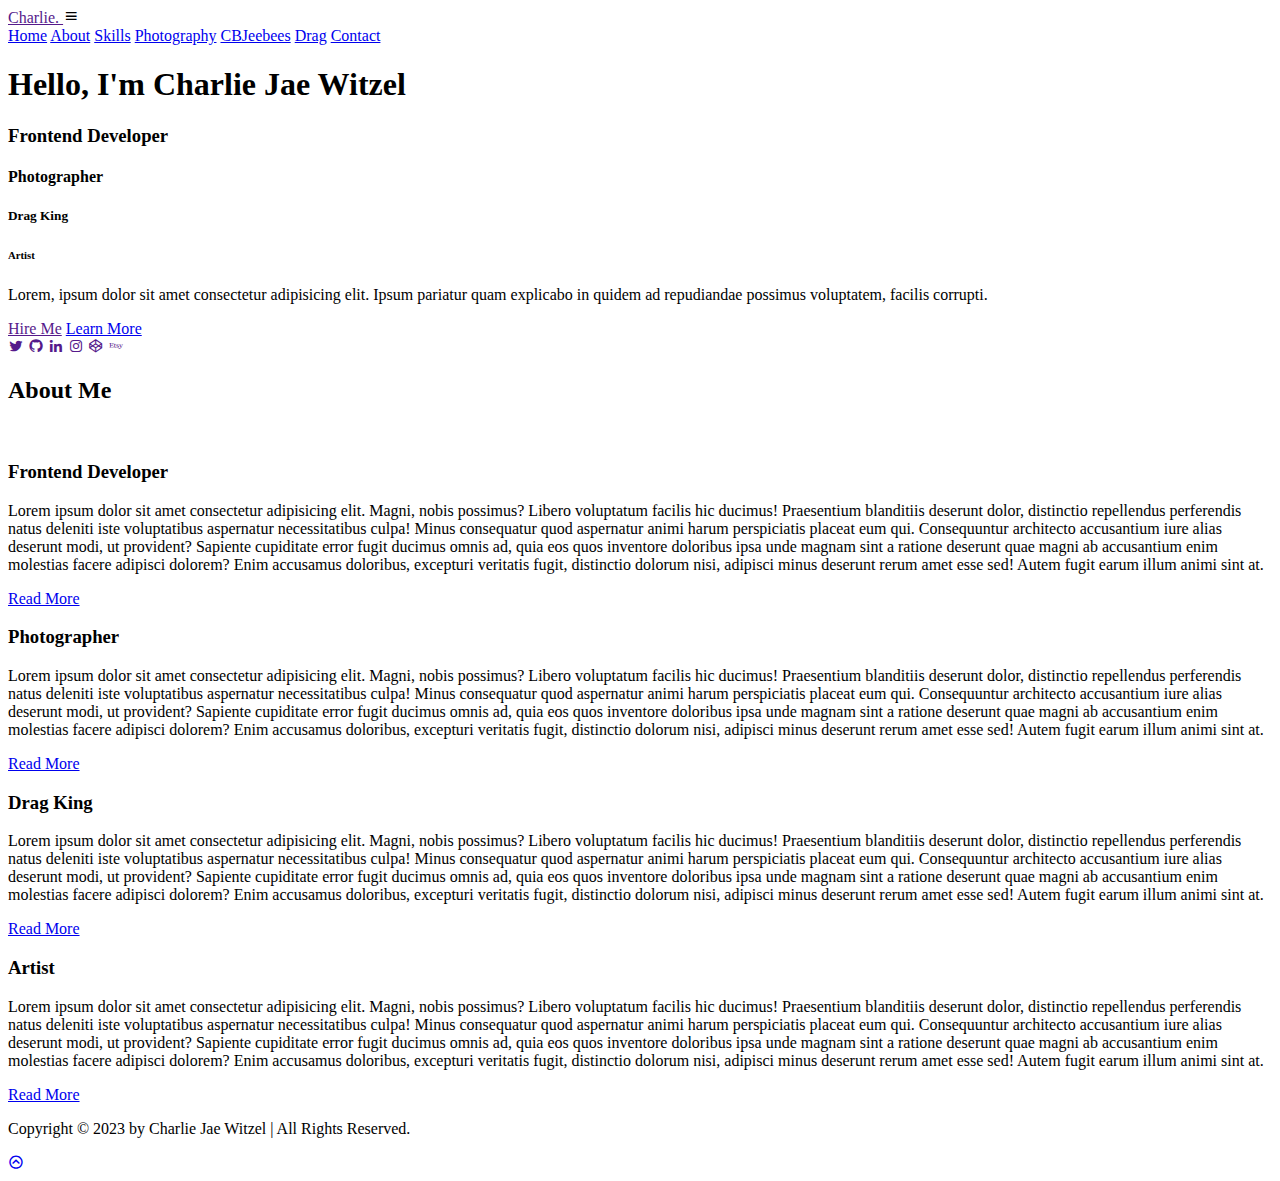
==== about.html @ d7d893c8 "Update about.html" ====
<!DOCTYPE html>
<html lang="en">
<head>
    <meta charset="UTF-8">
    <meta http-equiv="X-UA-Compatible" content="IE=edge">
    <meta name="viewport" content="width=device-width, initial-scale=1.0">
    <link rel="stylesheet" href="css/about/about.css">

<!--box icons-->
<link href='https://unpkg.com/boxicons@2.1.4/css/boxicons.min.css' rel='stylesheet'>


    <title>About</title>
</head>
<body>
    <header class="header">
        <a href="" class="logo">Charlie. <span class="animate" style="--i:1;"></span></a>

        <div class="bx bx-menu" id="menu-icon"><span class="animate" style="--i:2;"></span></div>

        <nav class="navbar">
            <a href="/index.html">Home</a>
            <a href="/about.html" >About</a>
            <a href="/skills.html">Skills</a>
            <a href="/photography.html">Photography</a>
            <a href="/store.html">CBJeebees</a>
            <a href="/drag.html">Drag</a>
            <a href="/contact.html">Contact</a>

            <span class="active-nav"></span>
            <span class="animate" style="--i:2;"></span>
        </nav>
        
    </header>
    
    <section class="home" id="home">
        <div class="home-content">
            <h1>Hello, I'm <span>Charlie Jae Witzel</span></h1>
            <div class="text-animate">
                <h3>Frontend Developer</h3>
                <h4>Photographer</h4>
                <h5>Drag King</h5>
                <h6>Artist</h6>
            </div>
            <p>Lorem, ipsum dolor sit amet consectetur adipisicing elit. Ipsum pariatur quam explicabo in quidem ad repudiandae possimus voluptatem, facilis corrupti.</p>
            
            <div class="btn-box">
                <a href="" class="btn">Hire Me</a>
                <a href="#about" class="btn">Learn More</a>
            </div>
        </div>

        <div class="home-sci">
            <a href=""><i class='bx bxl-twitter' ></i></a>
            <a href=""><i class='bx bxl-github'></i></a>
            <a href=""><i class='bx bxl-linkedin' ></i></a>
            <a href=""><i class='bx bxl-instagram' ></i></a>
            <a href=""><i class='bx bxl-codepen' ></i></a>
            <a href=""><i class='bx bxl-etsy' ></i></a>
        </div>

        <div class="imghover"></div>
    </section>
    <section class="about" id="about">
        <h2 class="heading">About <span>Me</span></h2>
        <div class="about-img">
            <img src="/css/media/me.jpg" alt="">
            <span class="circle-spin"></span>
        </div>
        <div class="about-content">
            <h3>Frontend Developer</h3>
            <p>Lorem ipsum dolor sit amet consectetur adipisicing elit. Magni, nobis possimus? Libero voluptatum facilis hic ducimus! Praesentium blanditiis deserunt dolor, distinctio repellendus perferendis natus deleniti iste voluptatibus aspernatur necessitatibus culpa! Minus consequatur quod aspernatur animi harum perspiciatis placeat eum qui. Consequuntur architecto accusantium iure alias deserunt modi, ut provident? Sapiente cupiditate error fugit ducimus omnis ad, quia eos quos inventore doloribus ipsa unde magnam sint a ratione deserunt quae magni ab accusantium enim molestias facere adipisci dolorem? Enim accusamus doloribus, excepturi veritatis fugit, distinctio dolorum nisi, adipisci minus deserunt rerum amet esse sed! Autem fugit earum illum animi sint at.</p>
            <div class="btn-box btns">
                <a href="/skills.html" class="btn">Read More</a>
            </div>
            <h3>Photographer</h3>
            <p>Lorem ipsum dolor sit amet consectetur adipisicing elit. Magni, nobis possimus? Libero voluptatum facilis hic ducimus! Praesentium blanditiis deserunt dolor, distinctio repellendus perferendis natus deleniti iste voluptatibus aspernatur necessitatibus culpa! Minus consequatur quod aspernatur animi harum perspiciatis placeat eum qui. Consequuntur architecto accusantium iure alias deserunt modi, ut provident? Sapiente cupiditate error fugit ducimus omnis ad, quia eos quos inventore doloribus ipsa unde magnam sint a ratione deserunt quae magni ab accusantium enim molestias facere adipisci dolorem? Enim accusamus doloribus, excepturi veritatis fugit, distinctio dolorum nisi, adipisci minus deserunt rerum amet esse sed! Autem fugit earum illum animi sint at.</p>
            <div class="btn-box btns">
                <a href="/photography.html" class="btn">Read More</a>
            </div>
            <h3>Drag King</h3>
            <p>Lorem ipsum dolor sit amet consectetur adipisicing elit. Magni, nobis possimus? Libero voluptatum facilis hic ducimus! Praesentium blanditiis deserunt dolor, distinctio repellendus perferendis natus deleniti iste voluptatibus aspernatur necessitatibus culpa! Minus consequatur quod aspernatur animi harum perspiciatis placeat eum qui. Consequuntur architecto accusantium iure alias deserunt modi, ut provident? Sapiente cupiditate error fugit ducimus omnis ad, quia eos quos inventore doloribus ipsa unde magnam sint a ratione deserunt quae magni ab accusantium enim molestias facere adipisci dolorem? Enim accusamus doloribus, excepturi veritatis fugit, distinctio dolorum nisi, adipisci minus deserunt rerum amet esse sed! Autem fugit earum illum animi sint at.</p>
            <div class="btn-box btns">
                <a href="/drag.html" class="btn">Read More</a>
            </div>
            <h3>Artist</h3>
            <p>Lorem ipsum dolor sit amet consectetur adipisicing elit. Magni, nobis possimus? Libero voluptatum facilis hic ducimus! Praesentium blanditiis deserunt dolor, distinctio repellendus perferendis natus deleniti iste voluptatibus aspernatur necessitatibus culpa! Minus consequatur quod aspernatur animi harum perspiciatis placeat eum qui. Consequuntur architecto accusantium iure alias deserunt modi, ut provident? Sapiente cupiditate error fugit ducimus omnis ad, quia eos quos inventore doloribus ipsa unde magnam sint a ratione deserunt quae magni ab accusantium enim molestias facere adipisci dolorem? Enim accusamus doloribus, excepturi veritatis fugit, distinctio dolorum nisi, adipisci minus deserunt rerum amet esse sed! Autem fugit earum illum animi sint at.</p>
            <div class="btn-box btns">
                <a href="/store.html" class="btn">Read More</a>
            </div>
        </div>
    </section>

    <footer class="footer">
        <div class="footer-text">
            <p>Copyright &copy; 2023 by Charlie Jae Witzel | All Rights Reserved. </p>
        </div>
        <div class="footer-iconTop">
            <a href="#home"><i class='bx bx-chevron-up-circle' ></i></a>
        </div>
    </footer>
    
    <script src="/javascript/about.js"></script>
</body>
</html>
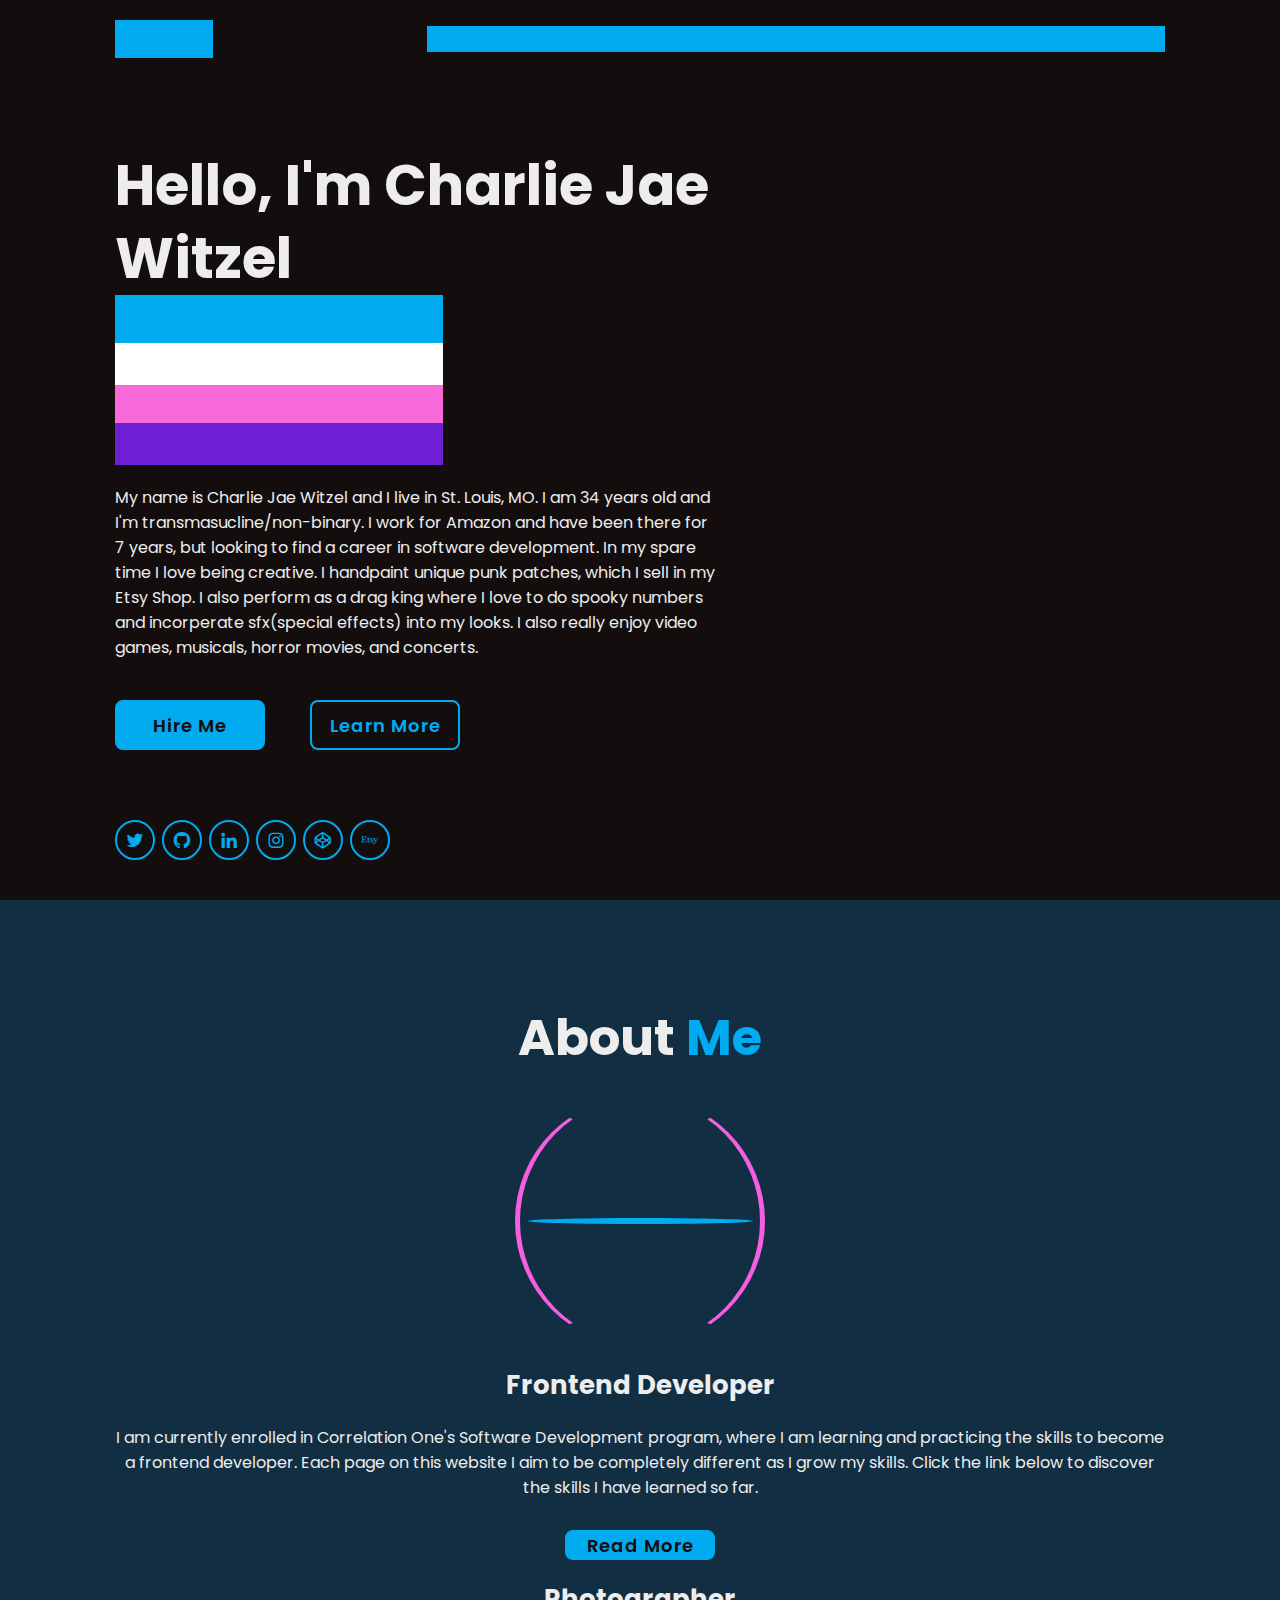
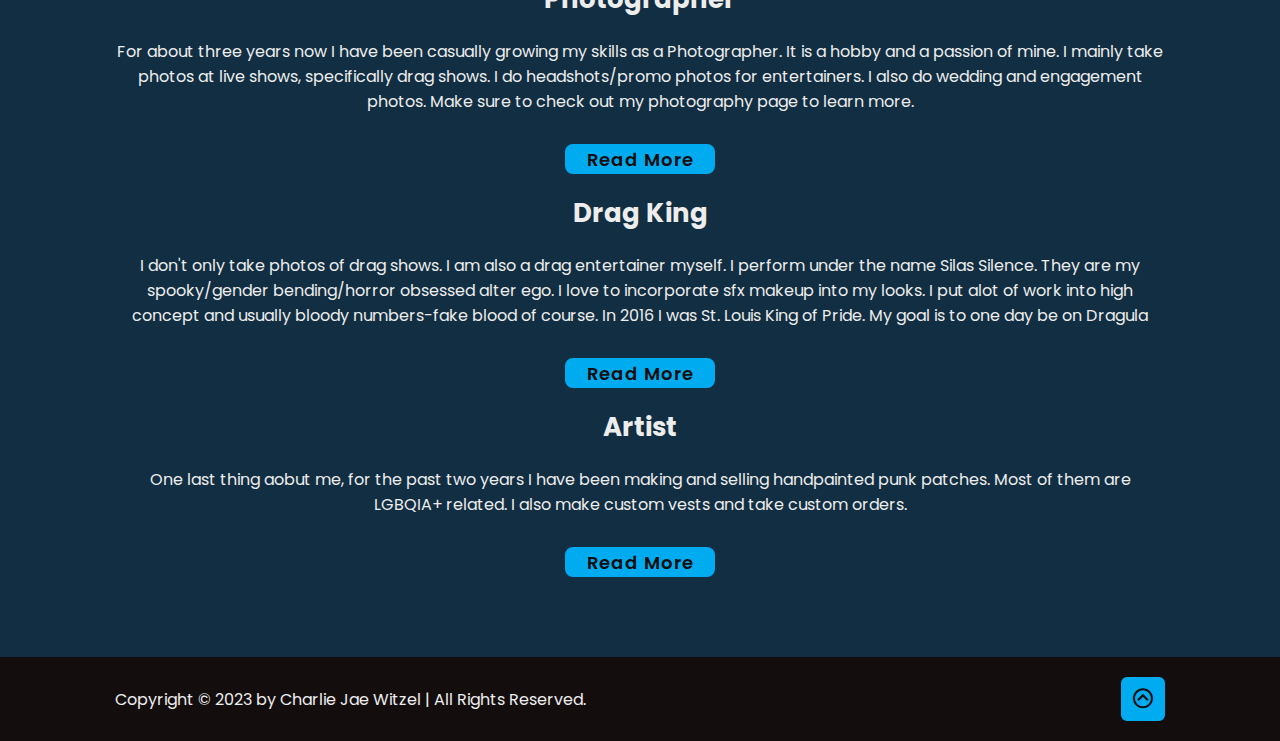
==== commit ec16ff26: "added text to all sections in the about page" ====
--- a/about.html
+++ b/about.html
@@ -4,7 +4,7 @@
     <meta charset="UTF-8">
     <meta http-equiv="X-UA-Compatible" content="IE=edge">
     <meta name="viewport" content="width=device-width, initial-scale=1.0">
-    <link rel="stylesheet" href="css/about/about.css">
+    <link rel="stylesheet" type="text/css" href="css/about/about.css">
 
 <!--box icons-->
 <link href='https://unpkg.com/boxicons@2.1.4/css/boxicons.min.css' rel='stylesheet'>
@@ -19,13 +19,13 @@
         <div class="bx bx-menu" id="menu-icon"><span class="animate" style="--i:2;"></span></div>
 
         <nav class="navbar">
-            <a href="/index.html">Home</a>
-            <a href="/about.html" >About</a>
-            <a href="/skills.html">Skills</a>
-            <a href="/photography.html">Photography</a>
-            <a href="/store.html">CBJeebees</a>
-            <a href="/drag.html">Drag</a>
-            <a href="/contact.html">Contact</a>
+            <a href="./index.html">Home</a>
+            <a href="./about.html" >About</a>
+            <a href="./skills.html">Skills</a>
+            <a href="./photography.html">Photography</a>
+            <a href="./store.html">CBJeebees</a>
+            <a href="./drag.html">Drag</a>
+            <a href="./contact.html">Contact</a>
 
             <span class="active-nav"></span>
             <span class="animate" style="--i:2;"></span>
@@ -42,7 +42,9 @@
                 <h5>Drag King</h5>
                 <h6>Artist</h6>
             </div>
-            <p>Lorem, ipsum dolor sit amet consectetur adipisicing elit. Ipsum pariatur quam explicabo in quidem ad repudiandae possimus voluptatem, facilis corrupti.</p>
+            <p>My name is Charlie Jae Witzel and I live in St. Louis, MO. I am 34 years old and I'm transmasucline/non-binary. I work for Amazon and have been there for 7 years, but looking to find a career in software development.
+                In my spare time I love being creative. I handpaint unique punk patches, which I sell in my Etsy Shop. I also perform as a drag king where I love to do spooky numbers and incorperate sfx(special effects) into my looks. I also really enjoy video games, musicals, horror movies, and concerts.
+            </p>
             
             <div class="btn-box">
                 <a href="" class="btn">Hire Me</a>
@@ -64,27 +66,27 @@
     <section class="about" id="about">
         <h2 class="heading">About <span>Me</span></h2>
         <div class="about-img">
-            <img src="/css/media/me.jpg" alt="">
+            <img src="./css/media/me.jpg" alt="">
             <span class="circle-spin"></span>
         </div>
         <div class="about-content">
             <h3>Frontend Developer</h3>
-            <p>Lorem ipsum dolor sit amet consectetur adipisicing elit. Magni, nobis possimus? Libero voluptatum facilis hic ducimus! Praesentium blanditiis deserunt dolor, distinctio repellendus perferendis natus deleniti iste voluptatibus aspernatur necessitatibus culpa! Minus consequatur quod aspernatur animi harum perspiciatis placeat eum qui. Consequuntur architecto accusantium iure alias deserunt modi, ut provident? Sapiente cupiditate error fugit ducimus omnis ad, quia eos quos inventore doloribus ipsa unde magnam sint a ratione deserunt quae magni ab accusantium enim molestias facere adipisci dolorem? Enim accusamus doloribus, excepturi veritatis fugit, distinctio dolorum nisi, adipisci minus deserunt rerum amet esse sed! Autem fugit earum illum animi sint at.</p>
+            <p>I am currently enrolled in Correlation One's Software Development program, where I am learning and practicing the skills to become a frontend developer. Each page on this website I aim to be completely different as I grow my skills. Click the link below to discover the skills I have learned so far.</p>
             <div class="btn-box btns">
                 <a href="/skills.html" class="btn">Read More</a>
             </div>
             <h3>Photographer</h3>
-            <p>Lorem ipsum dolor sit amet consectetur adipisicing elit. Magni, nobis possimus? Libero voluptatum facilis hic ducimus! Praesentium blanditiis deserunt dolor, distinctio repellendus perferendis natus deleniti iste voluptatibus aspernatur necessitatibus culpa! Minus consequatur quod aspernatur animi harum perspiciatis placeat eum qui. Consequuntur architecto accusantium iure alias deserunt modi, ut provident? Sapiente cupiditate error fugit ducimus omnis ad, quia eos quos inventore doloribus ipsa unde magnam sint a ratione deserunt quae magni ab accusantium enim molestias facere adipisci dolorem? Enim accusamus doloribus, excepturi veritatis fugit, distinctio dolorum nisi, adipisci minus deserunt rerum amet esse sed! Autem fugit earum illum animi sint at.</p>
+            <p>For about three years now I have been casually growing my skills as a Photographer. It is a hobby and a passion of mine. I mainly take photos at live shows, specifically drag shows. I do headshots/promo photos for entertainers. I also do wedding and engagement photos. Make sure to check out my photography page to learn more.</p>
             <div class="btn-box btns">
                 <a href="/photography.html" class="btn">Read More</a>
             </div>
             <h3>Drag King</h3>
-            <p>Lorem ipsum dolor sit amet consectetur adipisicing elit. Magni, nobis possimus? Libero voluptatum facilis hic ducimus! Praesentium blanditiis deserunt dolor, distinctio repellendus perferendis natus deleniti iste voluptatibus aspernatur necessitatibus culpa! Minus consequatur quod aspernatur animi harum perspiciatis placeat eum qui. Consequuntur architecto accusantium iure alias deserunt modi, ut provident? Sapiente cupiditate error fugit ducimus omnis ad, quia eos quos inventore doloribus ipsa unde magnam sint a ratione deserunt quae magni ab accusantium enim molestias facere adipisci dolorem? Enim accusamus doloribus, excepturi veritatis fugit, distinctio dolorum nisi, adipisci minus deserunt rerum amet esse sed! Autem fugit earum illum animi sint at.</p>
+            <p>I don't only take photos of drag shows. I am also a drag entertainer myself. I perform under the name Silas Silence. They are my spooky/gender bending/horror obsessed alter ego. I love to incorporate sfx makeup into my looks. I put alot of work into high concept and usually bloody numbers-fake blood of course. In 2016 I was St. Louis King of Pride. My goal is to one day be on Dragula</p>
             <div class="btn-box btns">
                 <a href="/drag.html" class="btn">Read More</a>
             </div>
             <h3>Artist</h3>
-            <p>Lorem ipsum dolor sit amet consectetur adipisicing elit. Magni, nobis possimus? Libero voluptatum facilis hic ducimus! Praesentium blanditiis deserunt dolor, distinctio repellendus perferendis natus deleniti iste voluptatibus aspernatur necessitatibus culpa! Minus consequatur quod aspernatur animi harum perspiciatis placeat eum qui. Consequuntur architecto accusantium iure alias deserunt modi, ut provident? Sapiente cupiditate error fugit ducimus omnis ad, quia eos quos inventore doloribus ipsa unde magnam sint a ratione deserunt quae magni ab accusantium enim molestias facere adipisci dolorem? Enim accusamus doloribus, excepturi veritatis fugit, distinctio dolorum nisi, adipisci minus deserunt rerum amet esse sed! Autem fugit earum illum animi sint at.</p>
+            <p>One last thing aobut me, for the past two years I have been making and selling handpainted punk patches. Most of them are LGBQIA+ related. I also make custom vests and take custom orders.</p>
             <div class="btn-box btns">
                 <a href="/store.html" class="btn">Read More</a>
             </div>
--- a/css/about/about.css
+++ b/css/about/about.css
@@ -0,0 +1,659 @@
+@import url('https://fonts.googleapis.com/css2?family=Bangers&family=Caveat:wght@600&family=Pangolin&family=Permanent+Marker&family=Poppins:wght@300;400;500;600;700;800;900&family=Source+Code+Pro:ital,wght@1,700&display=swap');
+
+* {
+    font-family: 'Poppins', sans-serif;
+    margin: 0;
+    padding: 0;
+    box-sizing: border-box;
+    text-decoration: none;
+    border: none;
+    outline: none;
+    scroll-behavior: smooth;
+
+}
+
+:root {
+    --bg-color: #130d0d;
+    --second-bg-color: #112e42;
+    --text-color: #ededed;
+    --main-color: #00abf0;
+}
+
+html {
+    font-size: 62.5%;
+    overflow-x: hidden;
+}
+
+body{
+    background: var(--bg-color);
+    color: var(--text-color);
+}
+
+.header {
+    position: fixed;
+    top: 0;
+    left: 0;
+    width: 100%;
+    padding: 2rem 9%;
+    background: transparent;
+    display: flex;
+    justify-content: space-between;
+    align-items: center;
+    z-index: 100;
+    transition: .3s;
+}
+
+.header.sticky {
+    background: var(--bg-color);
+}
+
+.logo {
+    position: relative;
+    font-size: 2.5rem;
+    color: var(--text-color);
+    font-weight: 600;
+}
+
+.navbar{
+    position: relative;
+}
+
+.navbar a{
+    font-size: 1.7rem;
+    color: var(--text-color);
+    font-weight: 500;
+    margin-left: 3.5rem;
+    transition: .3s;
+}
+
+.navbar a:hover,
+.navbar a.active {
+    color: var(--main-color);
+}
+
+#menu-icon{
+    position: relative;
+   font-size: 3.6rem;
+   color: var(--text-color);
+    cursor: pointer;
+    display: none;
+}
+
+section{
+    min-height: 100vh;
+    padding: 10rem 9% 2rem;
+}
+
+.home {
+    display: flex;
+    align-items: center;
+    padding: 0 9%;
+    background: url(../media/me2.jpg) no-repeat;
+    background-size: cover;
+    background-position: center;
+}
+
+.home-content{
+    max-width: 60rem;
+    z-index: 99;
+}
+
+.home-content h1 {
+    font-size: 5.6rem;
+    font-weight: 700;
+    line-height: 1.3;
+}
+
+.home-content h1 span{
+    color: var(--text-color);
+}
+
+.home-content .text-animate{
+    position: relative;
+    width: 32.8rem;
+}
+
+.home-content .text-animate h3 {
+    font-size: 3.2rem;
+    font-weight: 700;
+    color: transparent;
+    -webkit-text-stroke: .7px var(--main-color);
+    background-image: linear-gradient(var(--main-color), var(--main-color));
+    background-repeat: no-repeat;
+    background-position: 0 0;
+    animation: homeBgText 6s linear infinite;
+    animation-delay: 2s;
+
+}
+
+.home-content .text-animate h3::before{
+    content: '';
+    position: absolute;
+    top: 0;
+    left: 0;
+    width: 0;
+    height: 25%;
+    border-right: 2px solid var(--main-color);
+    z-index: -1;
+    animation: homeCursorText 6s linear infinite;
+    animation-delay: 2s;
+}
+
+.home-content .text-animate h4 {
+    font-size: 2.8rem;
+    font-weight: 600;
+    color: transparent;
+    -webkit-text-stroke: .7px white;
+    background-image: linear-gradient(white, white);
+    background-repeat: no-repeat;
+    background-position: 0 0;
+    animation: homeBgText 6s linear infinite;
+    animation-delay: 2.2s;
+}
+
+.home-content .text-animate h4::before{
+    content: '';
+    position: absolute;
+    top: 28%;
+    left: 0;
+    width: 0;
+    height: 22%;
+    border-right: 2px solid white;
+    z-index: -1;
+    animation: homeCursorText 6s linear infinite;
+    animation-delay: 2.2s;
+}
+
+.home-content .text-animate h5 {
+    font-size: 2.5rem;
+    font-weight: 500;
+    color: transparent;
+    -webkit-text-stroke: .7px rgb(247, 104, 216);
+    background-image: linear-gradient(rgb(247, 104, 216), rgb(247, 104, 216));
+    background-repeat: no-repeat;
+    background-position: 0 0;
+    animation: homeBgText 6s linear infinite;
+    animation-delay: 2.4s;
+}
+
+.home-content .text-animate h5::before{
+    content: '';
+    position: absolute;
+    top: 54%;
+    left: 0;
+    width: 0;
+    height: 20%;
+    border-right: 2px solid rgb(247, 104, 216);
+    z-index: -1;
+    animation: homeCursorText 6s linear infinite;
+    animation-delay: 2.4s;
+}
+
+.home-content .text-animate h6 {
+    font-size: 2.8rem;
+    font-weight: 500;
+    color: transparent;
+    -webkit-text-stroke: .7px rgb(110, 31, 212);
+    background-image: linear-gradient(rgb(110, 31, 212), rgb(110, 31, 212));
+    background-repeat: no-repeat;
+    background-position: 0 0;
+    animation: homeBgText 6s linear infinite;
+    animation-delay: 2.6s;
+}
+
+.home-content .text-animate h6::before{
+    content: '';
+    position: absolute;
+    top: 80%;
+    left: 0;
+    width: 0;
+    height: 18%;
+    border-right: 2px solid rgb(110, 31, 212);
+    z-index: -1;
+    animation: homeCursorText 6s linear infinite;
+    animation-delay: 2.6s;
+}
+
+.home-content p{
+    font-size: 1.6rem;
+    margin: 2rem 0 4rem;
+}
+
+.btn-box{
+    position: relative;
+    display: flex;
+    justify-content: space-between;
+    width: 34.5rem;
+    height: 5rem;
+}
+
+.btn-box .btn{
+    position: relative;
+    display: inline-flex;
+    justify-content: center;
+    align-items: center;
+    width: 15rem;
+    height: 100%;
+    background: var(--main-color);
+    border: .2rem solid var(--main-color);
+    border-radius: .8rem;
+    font-size: 1.8rem;
+    font-weight: 600;
+    letter-spacing: .1rem;
+    color: var(--bg-color);
+    z-index: 1;
+    overflow: hidden;
+    transition: .5s;
+
+}
+
+.btn-box .btn:hover{
+    color: var(--main-color);
+}
+
+.btn-box .btn:nth-child(2){
+    background: transparent;
+    color: var(--main-color);
+}
+
+.btn-box .btn:nth-child(2):hover{
+    color: var(--bg-color);
+}
+
+.btn-box .btn:nth-child(2)::before{
+    background: var(--main-color);
+}
+
+.btn-box .btn::before{
+    content: '';
+    position: absolute;
+    top: 0;
+    left: 0;
+    width: 0;
+    height: 100%;
+    background: var(--bg-color);
+    z-index: -1;
+    transition: .5s;
+}
+
+.btn-box .btn:hover:before{
+    width: 100%;
+}
+
+.home-sci {
+    position: absolute;
+    bottom: 4rem;
+    width: 275px;
+    display: flex;
+    justify-content: space-between;
+}
+
+.home-sci a{
+    position: relative;
+    display: inline-flex;
+    justify-content: center;
+    align-items: center;
+    width: 40px;
+    height: 40px;
+    background: transparent;
+    border: .2rem solid var(--main-color);
+    border-radius: 50%;
+    font-size: 20px;
+    color: var(--main-color);
+    z-index: 1;
+    overflow: hidden;
+    transition: .5s;
+}
+
+.home-sci a:hover{
+    color: var(--bg-color);
+}
+
+.home-sci a::before{
+    content: '';
+    position: absolute;
+    top: 0;
+    left: 0;
+    width: 0;
+    height: 100%;
+    background: var(--main-color);
+    z-index: -1;
+    transition: .5s;
+}
+
+.home-sci a:hover:before{
+    width: 100%;
+}
+
+.imghover {
+    position: absolute;
+    top: 0;
+    right: 0;
+    width: 45%;
+    height: 100%;
+    background: transparent;
+    transition: 3s;
+}
+
+.imghover:hover {
+    background: var(--bg-color);
+    opacity: .8;
+}
+
+.about {
+    display: flex;
+    justify-content: center;
+    align-items: center;
+    flex-direction: column;
+    gap: 2rem;
+    background: var(--second-bg-color);
+    padding-bottom: 6rem;
+}
+
+.heading {
+    font-size: 5rem;
+    margin-bottom: 3.rem;
+    text-align: center;
+}
+
+span {
+    color: var(--main-color);
+}
+
+.about-img {
+    position: relative;
+    width: 25rem;
+    height: 25rem;
+    border-radius: 50%;
+    display: flex;
+    justify-content: center;
+    align-items: center;
+}
+
+.about-img img{
+    width: 90%;
+    border-radius: 50%;
+    border: .3rem solid var(--main-color);
+}
+
+.about-img .circle-spin {
+    position: absolute;
+    top: 50%;
+    left: 50%;
+    transform: translate(-50%, -50%) rotate(0);
+    width: 100%;
+    height: 100%;
+    border-radius: 50%;
+    border-top: .2rem solid var(--second-bg-color);
+    border-bottom: .2rem solid var(--second-bg-color);
+    border-left: .5rem solid rgb(245, 94, 225);
+    border-right: .5rem solid rgb(245, 94, 225);
+    animation: aboutSpinner 8s linear infinite;
+}
+
+.about-content{
+    text-align: center;
+}
+
+.about-content h3 {
+    font-size: 2.6rem;
+}
+
+.about-content p {
+    font-size: 1.6rem;
+    margin: 2rem 0 3rem;
+}
+
+.btn-box.btns{
+    display: inline-block;
+    width: 15rem;
+    padding-bottom: 20px;
+}
+
+.btn-box.btns a::before{
+    background: var(--second-bg-color);
+}
+
+.footer {
+    display: flex;
+    justify-content: space-between;
+    align-items: center;
+    flex-wrap: wrap;
+    padding: 2rem 9%;
+    background: var(--bg-color);
+}
+
+.footer-text p {
+    font-size: 1.6rem;
+}
+
+.footer-iconTop a {
+    position: relative;
+    display: inline-flex;
+    justify-content: center;
+    align-items: center;
+    padding: .8rem;
+    background: var(--main-color);
+    border: .2rem solid var(--main-color);
+    border-radius: .6rem;
+    z-index: 1;
+    overflow: hidden;
+}
+
+.footer-iconTop a::before {
+    content: '';
+    position: absolute;
+    top: 0;
+    left: 0;
+    width: 0;
+    height: 100%;
+    background: var(--second-bg-color);
+    z-index: -1;
+    transition: .5s;
+}
+
+.footer-iconTop a:hover:before {
+    width: 100%;
+}
+
+.footer-iconTop a i {
+    font-size: 2.4rem;
+    color: var(--bg-color);
+    transition: .5s;
+}
+
+.footer-iconTop a:hover i{
+    color: var(--main-color);
+}
+
+/* ANIMATION RELOAD AND SCROLL */
+.animate{
+    position: absolute;
+    top: 0;
+    right: 0;
+    width: 100%;
+    height: 100%;
+    background: var(--main-color);
+    z-index: 98;
+}
+
+.logo .animate,
+.navbar .animate,
+#menu-icon .animate{
+    animation: showRight 1s ease forwards;
+    animation-delay: calc(.3s * var(--i));
+}
+
+/*BREAKPOINTS */
+@media (max-width: 1200px) {
+    html {
+        font-size: 55%;
+    }
+}
+
+@media (max-width: 991px){
+    .header{
+        padding: 2rem 4%;
+    }
+    section {
+        padding: 10rem 4% 2rem;
+    }
+    .home{
+        padding: 0 4%;
+    }
+    .footer{
+        padding: 2rem 4%;
+    }
+}
+
+@media (max-width: 768px){
+    .header{
+        background: var(--bg-color);
+    }
+
+    #menu-icon {
+        display: block;
+    }
+
+    .navbar{
+        position: absolute;
+        top: 100%;
+        left: -100%;
+        width: 100%;
+        padding: 1rem 4%;
+        background: var(--main-color);
+        box-shadow: 0 .5rem 1rem rgba(0, 0, 0, .2);
+        z-index: 1;
+        transition: .25s ease;
+        transition-delay: .25s;
+    }
+
+    .navbar.active{
+        left: 0;
+        transition-delay: 0s;
+    }
+
+    .navbar .active-nav{
+        position: absolute;
+        top: 0;
+        left: -100%;
+        width: 100%;
+        height: 100%;
+        background: var(--bg-color);
+        border-top: .1rem solid rgba(0, 0, 0, .2);
+        z-index: -1;
+        transition: .25s ease;
+        transition-delay: 0s;
+    }
+
+    .navbar.active .active-nav {
+        left: 0;
+        transition-delay: .25s;
+    }
+
+    .navbar a {
+        display: block;
+        font-size: 2rem;
+        margin: 3rem 0;
+        transform: translateX(-20rem);
+        transform: .25s ease;
+        transition-delay: 0s;
+    }
+
+    .navbar.active a {
+        transform: translateX(0);
+        transition-delay: .25s;
+    }
+
+    .home-imgHover{
+        pointer-events: none;
+        background: var(--bg-color);
+        opacity: .6;
+    }
+}
+
+@media (max-width: 520px){
+    html {
+        font-size: 50%;
+    }
+
+    .home-content h1{
+        display: flex;
+        flex-direction: column;
+    }
+
+    .home-sci {
+        width: 160px;
+    }
+
+    .home-sci a {
+        width: 20px;
+        height: 20px;
+    }
+    .footer{
+        flex-direction: column-reverse;
+    }
+    .footer p{
+        margin-top: 2rem;
+        text-align: center;
+    }
+
+}
+
+@media (max-width:375px){
+    .home{
+        justify-content: center;
+    }
+    .home-content{
+        display: flex;
+        align-items: center;
+        flex-direction: column;
+    }
+     .home-content h1{
+        font-size: 5rem;
+     }
+}
+
+/*KeyFrames Animation*/
+@keyframes homeBgText{
+    0%,
+    10%,
+    100%{
+        background-position: -33rem 0;
+    }
+    65%,
+    85%{
+        background-position: 0 0;
+    }
+}
+
+@keyframes homeCursorText{
+    0%,
+    10%,
+    100%{
+        width: 0;
+    }
+    65%,
+    78%,
+    85%{
+        width: 100%;
+        opacity: 1;
+    }
+
+    75%,
+    81% {
+        opacity: 0;
+    }
+}
+
+@keyframes aboutSpinner{
+    100%{
+        transform: translate(-50%, -50%) rotate(360deg);
+    }
+}
+
+@keyframes showRight{
+    100%{
+        width: 0;
+    }
+}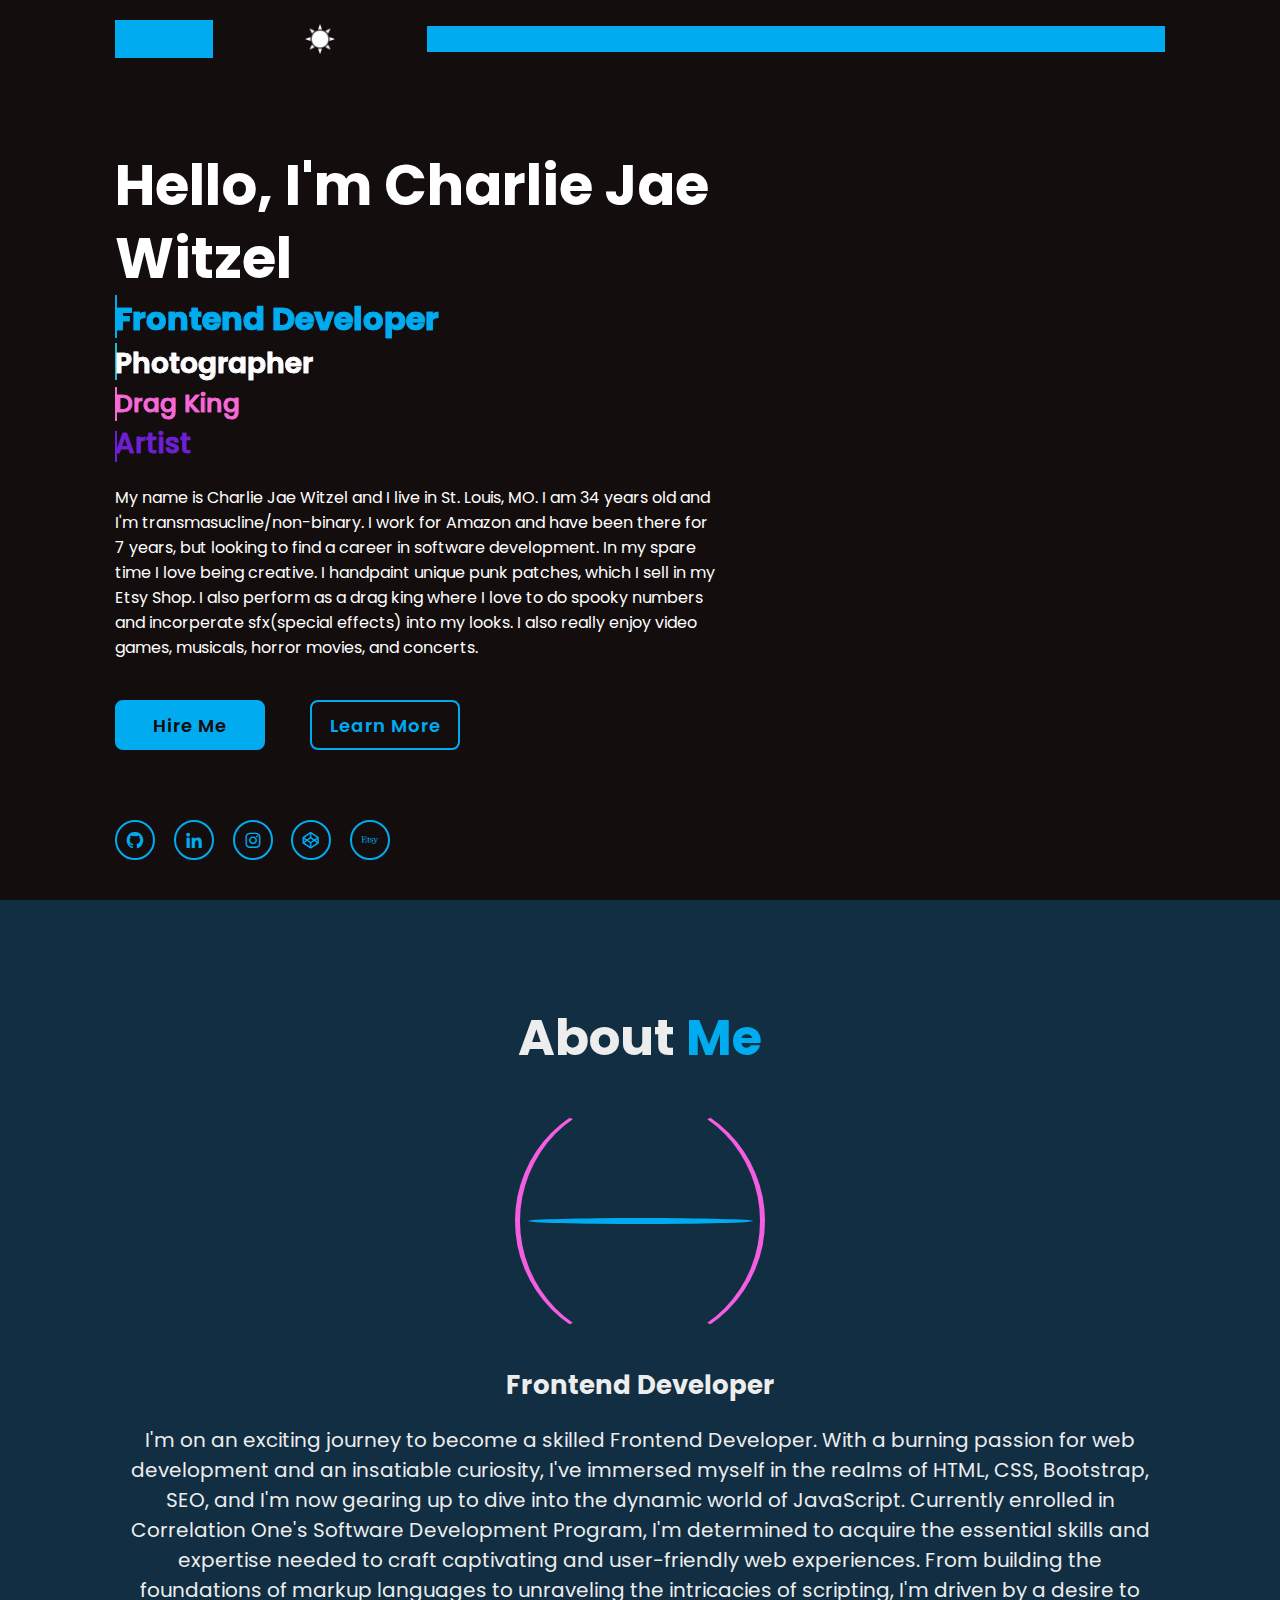
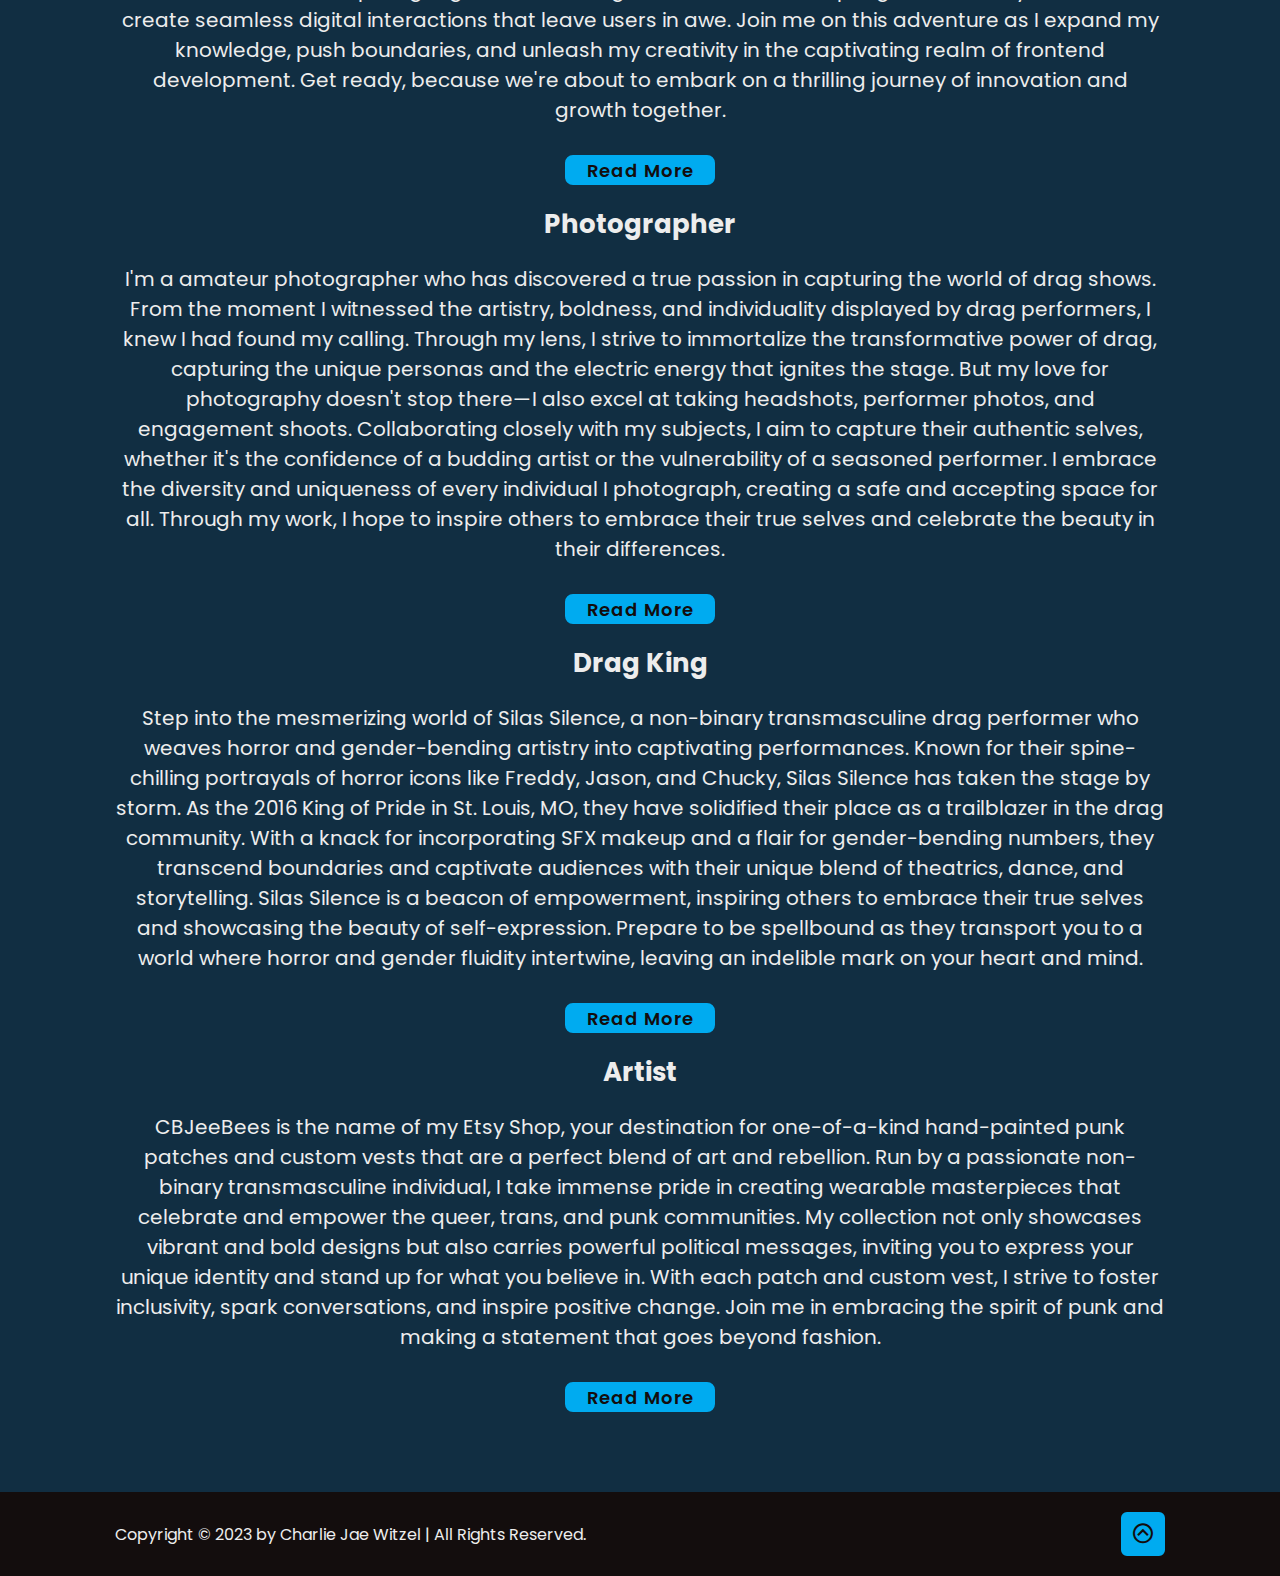
==== commit df1a1e52: "added light and dark mode" ====
--- a/about.html
+++ b/about.html
@@ -5,6 +5,8 @@
     <meta http-equiv="X-UA-Compatible" content="IE=edge">
     <meta name="viewport" content="width=device-width, initial-scale=1.0">
     <link rel="stylesheet" type="text/css" href="css/about/about.css">
+    <meta class="description" content="Discover the multi-talented world of a non-binary transmasculine individual on a mission to become a front-end developer. From horror drag king performances to capturing captivating moments as a photographer, explore the creative endeavors of this passionate individual. Don't miss out on CBJeeBees, an Etsy shop offering unique hand-painted punk patches that embody a spirit of rebellion and self-expression. Join the journey today">
+    <meta name="keywords" content="front-end developer, non-binary, transmasculine, horror drag king, photographer, Etsy shop, hand-painted punk patches, CBJeeBees">
 
 <!--box icons-->
 <link href='https://unpkg.com/boxicons@2.1.4/css/boxicons.min.css' rel='stylesheet'>
@@ -15,7 +17,7 @@
 <body>
     <header class="header">
         <a href="" class="logo">Charlie. <span class="animate" style="--i:1;"></span></a>
-
+        <img src="./css/media/sun1.png" id="icon" alt="sun">
         <div class="bx bx-menu" id="menu-icon"><span class="animate" style="--i:2;"></span></div>
 
         <nav class="navbar">
@@ -26,9 +28,11 @@
             <a href="./store.html">CBJeebees</a>
             <a href="./drag.html">Drag</a>
             <a href="./contact.html">Contact</a>
+            
 
             <span class="active-nav"></span>
             <span class="animate" style="--i:2;"></span>
+            
         </nav>
         
     </header>
@@ -53,12 +57,11 @@
         </div>
 
         <div class="home-sci">
-            <a href=""><i class='bx bxl-twitter' ></i></a>
-            <a href=""><i class='bx bxl-github'></i></a>
-            <a href=""><i class='bx bxl-linkedin' ></i></a>
-            <a href=""><i class='bx bxl-instagram' ></i></a>
-            <a href=""><i class='bx bxl-codepen' ></i></a>
-            <a href=""><i class='bx bxl-etsy' ></i></a>
+            <a href="https://github.com/charliewitzel"><i class='bx bxl-github'></i></a>
+            <a href="https://www.linkedin.com/in/charlie-witze"><i class='bx bxl-linkedin' ></i></a>
+            <a href="https://www.instagram.com/silassilencesfx/"><i class='bx bxl-instagram' ></i></a>
+            <a href="https://codepen.io/Charlie-Jae-Witzel"><i class='bx bxl-codepen' ></i></a>
+            <a href="https://www.etsy.com/shop/cbjeebees"><i class='bx bxl-etsy' ></i></a>
         </div>
 
         <div class="imghover"></div>
@@ -71,22 +74,24 @@
         </div>
         <div class="about-content">
             <h3>Frontend Developer</h3>
-            <p>I am currently enrolled in Correlation One's Software Development program, where I am learning and practicing the skills to become a frontend developer. Each page on this website I aim to be completely different as I grow my skills. Click the link below to discover the skills I have learned so far.</p>
+            <p> I'm on an exciting journey to become a skilled Frontend Developer. With a burning passion for web development and an insatiable curiosity, I've immersed myself in the realms of HTML, CSS, Bootstrap, SEO, and I'm now gearing up to dive into the dynamic world of JavaScript. Currently enrolled in Correlation One's Software Development Program, I'm determined to acquire the essential skills and expertise needed to craft captivating and user-friendly web experiences. From building the foundations of markup languages to unraveling the intricacies of scripting, I'm driven by a desire to create seamless digital interactions that leave users in awe. Join me on this adventure as I expand my knowledge, push boundaries, and unleash my creativity in the captivating realm of frontend development. Get ready, because we're about to embark on a thrilling journey of innovation and growth together.</p>
             <div class="btn-box btns">
                 <a href="/skills.html" class="btn">Read More</a>
             </div>
             <h3>Photographer</h3>
-            <p>For about three years now I have been casually growing my skills as a Photographer. It is a hobby and a passion of mine. I mainly take photos at live shows, specifically drag shows. I do headshots/promo photos for entertainers. I also do wedding and engagement photos. Make sure to check out my photography page to learn more.</p>
+            <p>I'm a amateur photographer who has discovered a true passion in capturing the world of drag shows. From the moment I witnessed the artistry, boldness, and individuality displayed by drag performers, I knew I had found my calling. Through my lens, I strive to immortalize the transformative power of drag, capturing the unique personas and the electric energy that ignites the stage. But my love for photography doesn't stop there—I also excel at taking headshots, performer photos, and engagement shoots. Collaborating closely with my subjects, I aim to capture their authentic selves, whether it's the confidence of a budding artist or the vulnerability of a seasoned performer. I embrace the diversity and uniqueness of every individual I photograph, creating a safe and accepting space for all. Through my work, I hope to inspire others to embrace their true selves and celebrate the beauty in their differences.</p>
             <div class="btn-box btns">
                 <a href="/photography.html" class="btn">Read More</a>
             </div>
+            
             <h3>Drag King</h3>
-            <p>I don't only take photos of drag shows. I am also a drag entertainer myself. I perform under the name Silas Silence. They are my spooky/gender bending/horror obsessed alter ego. I love to incorporate sfx makeup into my looks. I put alot of work into high concept and usually bloody numbers-fake blood of course. In 2016 I was St. Louis King of Pride. My goal is to one day be on Dragula</p>
+            <p>
+                Step into the mesmerizing world of Silas Silence, a non-binary transmasculine drag performer who weaves horror and gender-bending artistry into captivating performances. Known for their spine-chilling portrayals of horror icons like Freddy, Jason, and Chucky, Silas Silence has taken the stage by storm. As the 2016 King of Pride in St. Louis, MO, they have solidified their place as a trailblazer in the drag community. With a knack for incorporating SFX makeup and a flair for gender-bending numbers, they transcend boundaries and captivate audiences with their unique blend of theatrics, dance, and storytelling. Silas Silence is a beacon of empowerment, inspiring others to embrace their true selves and showcasing the beauty of self-expression. Prepare to be spellbound as they transport you to a world where horror and gender fluidity intertwine, leaving an indelible mark on your heart and mind.</p>
             <div class="btn-box btns">
                 <a href="/drag.html" class="btn">Read More</a>
             </div>
             <h3>Artist</h3>
-            <p>One last thing aobut me, for the past two years I have been making and selling handpainted punk patches. Most of them are LGBQIA+ related. I also make custom vests and take custom orders.</p>
+            <p>CBJeeBees is the name of my Etsy Shop, your destination for one-of-a-kind hand-painted punk patches and custom vests that are a perfect blend of art and rebellion. Run by a passionate non-binary transmasculine individual, I take immense pride in creating wearable masterpieces that celebrate and empower the queer, trans, and punk communities. My collection not only showcases vibrant and bold designs but also carries powerful political messages, inviting you to express your unique identity and stand up for what you believe in. With each patch and custom vest, I strive to foster inclusivity, spark conversations, and inspire positive change. Join me in embracing the spirit of punk and making a statement that goes beyond fashion.</p>
             <div class="btn-box btns">
                 <a href="/store.html" class="btn">Read More</a>
             </div>
--- a/css/about/about.css
+++ b/css/about/about.css
@@ -12,11 +12,25 @@
 
 }
 
+#icon {
+    width: 30px;
+    cursor: pointer;
+}
+
 :root {
     --bg-color: #130d0d;
     --second-bg-color: #112e42;
     --text-color: #ededed;
     --main-color: #00abf0;
+    --second-text-color: #fdfdfd;
+}
+
+.light-theme{
+    --bg-color: #fdfdfd;
+    --second-bg-color: #c6f1f1;
+    --text-color: #030303;
+    --main-color: #57d4f3;
+    --second-text-color: #fdfdfd;
 }
 
 html {
@@ -28,6 +42,7 @@
     background: var(--bg-color);
     color: var(--text-color);
 }
+
 
 .header {
     position: fixed;
@@ -41,6 +56,8 @@
     align-items: center;
     z-index: 100;
     transition: .3s;
+    color: var(--text-color);
+    background-color: var(--bg-color);
 }
 
 .header.sticky {
@@ -102,10 +119,11 @@
     font-size: 5.6rem;
     font-weight: 700;
     line-height: 1.3;
+    color: white;
 }
 
 .home-content h1 span{
-    color: var(--text-color);
+    color: white;
 }
 
 .home-content .text-animate{
@@ -120,6 +138,7 @@
     -webkit-text-stroke: .7px var(--main-color);
     background-image: linear-gradient(var(--main-color), var(--main-color));
     background-repeat: no-repeat;
+    -webkit-background-clip: text;
     background-position: 0 0;
     animation: homeBgText 6s linear infinite;
     animation-delay: 2s;
@@ -143,9 +162,10 @@
     font-size: 2.8rem;
     font-weight: 600;
     color: transparent;
-    -webkit-text-stroke: .7px white;
-    background-image: linear-gradient(white, white);
+    -webkit-text-stroke: .7px var(--second-text-color);
+    background-image: linear-gradient(var(--second-text-color), var(--second-text-color));
     background-repeat: no-repeat;
+    -webkit-background-clip: text;
     background-position: 0 0;
     animation: homeBgText 6s linear infinite;
     animation-delay: 2.2s;
@@ -158,7 +178,7 @@
     left: 0;
     width: 0;
     height: 22%;
-    border-right: 2px solid white;
+    border-right: 2px solid rgb(35, 186, 212);
     z-index: -1;
     animation: homeCursorText 6s linear infinite;
     animation-delay: 2.2s;
@@ -171,6 +191,7 @@
     -webkit-text-stroke: .7px rgb(247, 104, 216);
     background-image: linear-gradient(rgb(247, 104, 216), rgb(247, 104, 216));
     background-repeat: no-repeat;
+    -webkit-background-clip: text;
     background-position: 0 0;
     animation: homeBgText 6s linear infinite;
     animation-delay: 2.4s;
@@ -196,6 +217,7 @@
     -webkit-text-stroke: .7px rgb(110, 31, 212);
     background-image: linear-gradient(rgb(110, 31, 212), rgb(110, 31, 212));
     background-repeat: no-repeat;
+    -webkit-background-clip: text;
     background-position: 0 0;
     animation: homeBgText 6s linear infinite;
     animation-delay: 2.6s;
@@ -217,6 +239,7 @@
 .home-content p{
     font-size: 1.6rem;
     margin: 2rem 0 4rem;
+    color: white;
 }
 
 .btn-box{
@@ -400,7 +423,7 @@
 }
 
 .about-content p {
-    font-size: 1.6rem;
+    font-size: 2rem;
     margin: 2rem 0 3rem;
 }
 
@@ -413,6 +436,7 @@
 .btn-box.btns a::before{
     background: var(--second-bg-color);
 }
+
 
 .footer {
     display: flex;
